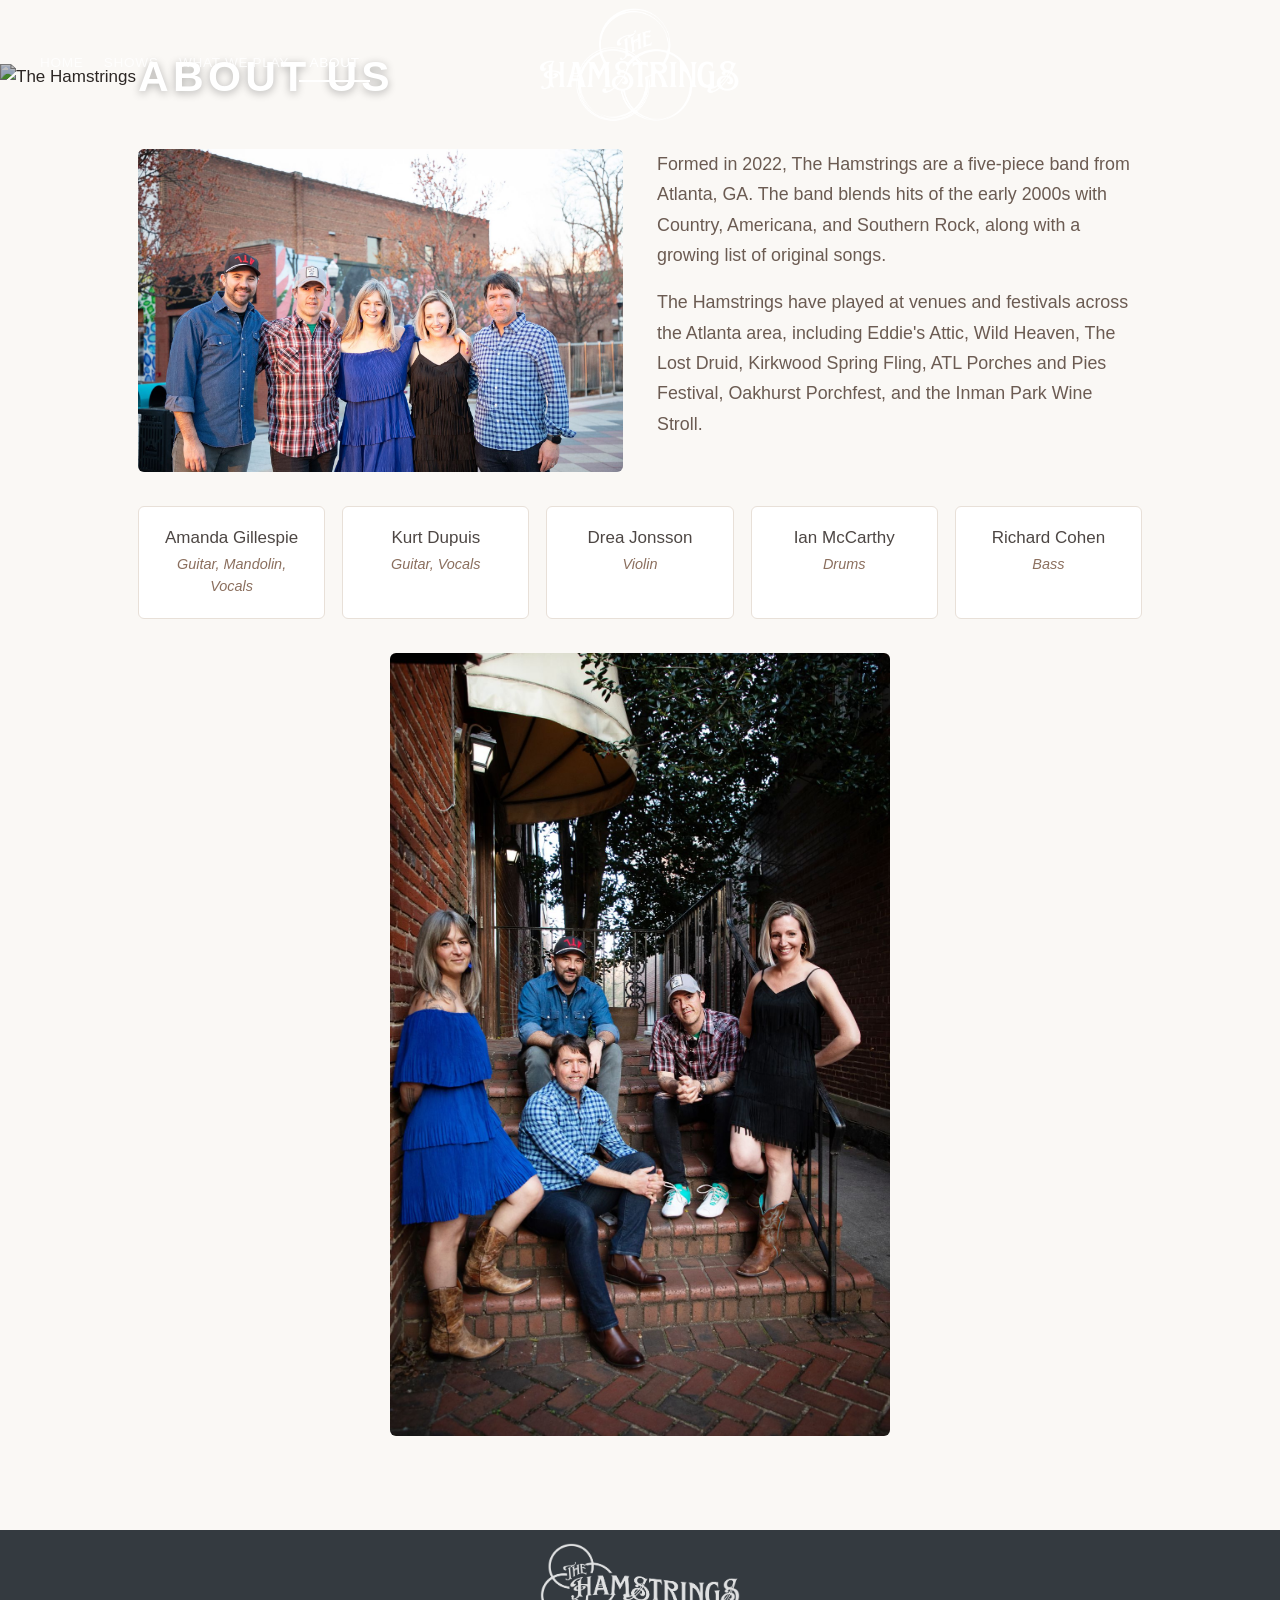
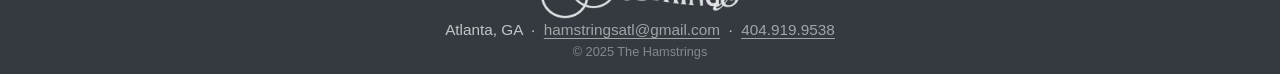
==== docs/about.html @ c0c7f2be "add About Us page with band bio and photos" ====
<!DOCTYPE html>
<html xmlns="http://www.w3.org/1999/xhtml" lang="en" xml:lang="en"><head>

<meta charset="utf-8">
<meta name="generator" content="quarto-1.4.553">

<meta name="viewport" content="width=device-width, initial-scale=1.0, user-scalable=yes">


<title>About — The Hamstrings</title>
<style>
code{white-space: pre-wrap;}
span.smallcaps{font-variant: small-caps;}
div.columns{display: flex; gap: min(4vw, 1.5em);}
div.column{flex: auto; overflow-x: auto;}
div.hanging-indent{margin-left: 1.5em; text-indent: -1.5em;}
ul.task-list{list-style: none;}
ul.task-list li input[type="checkbox"] {
  width: 0.8em;
  margin: 0 0.8em 0.2em -1em; /* quarto-specific, see https://github.com/quarto-dev/quarto-cli/issues/4556 */ 
  vertical-align: middle;
}
</style>


<script src="site_libs/quarto-nav/quarto-nav.js"></script>
<script src="site_libs/quarto-nav/headroom.min.js"></script>
<script src="site_libs/clipboard/clipboard.min.js"></script>
<script src="site_libs/quarto-search/autocomplete.umd.js"></script>
<script src="site_libs/quarto-search/fuse.min.js"></script>
<script src="site_libs/quarto-search/quarto-search.js"></script>
<meta name="quarto:offset" content="./">
<link href="./images/logo-dark.png" rel="icon" type="image/png">
<script src="site_libs/quarto-html/quarto.js"></script>
<script src="site_libs/quarto-html/popper.min.js"></script>
<script src="site_libs/quarto-html/tippy.umd.min.js"></script>
<link href="site_libs/quarto-html/tippy.css" rel="stylesheet">
<link href="site_libs/quarto-html/quarto-syntax-highlighting.css" rel="stylesheet" id="quarto-text-highlighting-styles">
<script src="site_libs/bootstrap/bootstrap.min.js"></script>
<link href="site_libs/bootstrap/bootstrap-icons.css" rel="stylesheet">
<link href="site_libs/bootstrap/bootstrap.min.css" rel="stylesheet" id="quarto-bootstrap" data-mode="light">
<script id="quarto-search-options" type="application/json">{
  "location": "navbar",
  "copy-button": false,
  "collapse-after": 3,
  "panel-placement": "end",
  "type": "overlay",
  "limit": 50,
  "keyboard-shortcut": [
    "f",
    "/",
    "s"
  ],
  "show-item-context": false,
  "language": {
    "search-no-results-text": "No results",
    "search-matching-documents-text": "matching documents",
    "search-copy-link-title": "Copy link to search",
    "search-hide-matches-text": "Hide additional matches",
    "search-more-match-text": "more match in this document",
    "search-more-matches-text": "more matches in this document",
    "search-clear-button-title": "Clear",
    "search-text-placeholder": "",
    "search-detached-cancel-button-title": "Cancel",
    "search-submit-button-title": "Submit",
    "search-label": "Search"
  }
}</script>


</head>

<body class="nav-fixed fullcontent">

<div id="quarto-search-results"></div>
  <header id="quarto-header" class="headroom fixed-top">
    <nav class="navbar navbar-expand-lg " data-bs-theme="dark">
      <div class="navbar-container container-fluid">
      <div class="navbar-brand-container mx-auto">
    <a href="./index.html" class="navbar-brand navbar-brand-logo">
    <img src="./images/logo-white.png" alt="The Hamstrings" class="navbar-logo">
    </a>
  </div>
            <div id="quarto-search" class="" title="Search"></div>
          <button class="navbar-toggler" type="button" data-bs-toggle="collapse" data-bs-target="#navbarCollapse" aria-controls="navbarCollapse" aria-expanded="false" aria-label="Toggle navigation" onclick="if (window.quartoToggleHeadroom) { window.quartoToggleHeadroom(); }">
  <span class="navbar-toggler-icon"></span>
</button>
          <div class="collapse navbar-collapse" id="navbarCollapse">
            <ul class="navbar-nav navbar-nav-scroll me-auto">
  <li class="nav-item">
    <a class="nav-link" href="./index.html"> 
<span class="menu-text">Home</span></a>
  </li>  
  <li class="nav-item">
    <a class="nav-link" href="./shows.html"> 
<span class="menu-text">Shows</span></a>
  </li>  
  <li class="nav-item">
    <a class="nav-link" href="./our-sound.html"> 
<span class="menu-text">What We Play</span></a>
  </li>  
  <li class="nav-item">
    <a class="nav-link active" href="./about.html" aria-current="page"> 
<span class="menu-text">About</span></a>
  </li>  
</ul>
            <ul class="navbar-nav navbar-nav-scroll ms-auto">
  <li class="nav-item compact">
    <a class="nav-link" href="https://www.instagram.com/thehamstringsatl"> <i class="bi bi-instagram" role="img" aria-label="Instagram">
</i> 
<span class="menu-text"></span></a>
  </li>  
  <li class="nav-item compact">
    <a class="nav-link" href="https://www.youtube.com/@thehamstringsatl"> <i class="bi bi-youtube" role="img" aria-label="YouTube">
</i> 
<span class="menu-text"></span></a>
  </li>  
  <li class="nav-item compact">
    <a class="nav-link" href="https://www.facebook.com/thehamstringsatl"> <i class="bi bi-facebook" role="img" aria-label="Facebook">
</i> 
<span class="menu-text"></span></a>
  </li>  
  <li class="nav-item compact">
    <a class="nav-link" href="https://www.twitter.com/hamstringsatl"> <i class="bi bi-twitter-x" role="img" aria-label="Twitter">
</i> 
<span class="menu-text"></span></a>
  </li>  
  <li class="nav-item compact">
    <a class="nav-link" href="mailto:hamstringsatl@gmail.com"> <i class="bi bi-envelope-fill" role="img" aria-label="Email">
</i> 
<span class="menu-text"></span></a>
  </li>  
</ul>
          </div> <!-- /navcollapse -->
          <div class="quarto-navbar-tools">
</div>
      </div> <!-- /container-fluid -->
    </nav>
</header>
<!-- content -->
<div id="quarto-content" class="quarto-container page-columns page-rows-contents page-layout-article page-navbar">
<!-- sidebar -->
<!-- margin-sidebar -->
    
<!-- main -->
<main class="content" id="quarto-document-content">




<div class="page-banner">
  <img src="images/hero-mural.jpg" class="page-banner-bg" alt="The Hamstrings">
</div>
<div class="section-header-overlap about-overlap">
  <h2>About Us</h2>
</div>
<div class="about-section">

  <div class="about-content">
    <div class="about-photo">
      <img src="images/band-photo-1.jpg" alt="The Hamstrings">
    </div>
    <div class="about-text">
      <p>Formed in 2022, The Hamstrings are a five-piece band from Atlanta, GA. The band blends hits of the early 2000s with Country, Americana, and Southern Rock, along with a growing list of original songs.</p>
      <p>The Hamstrings have played at venues and festivals across the Atlanta area, including Eddie's Attic, Wild Heaven, The Lost Druid, Kirkwood Spring Fling, ATL Porches and Pies Festival, Oakhurst Porchfest, and the Inman Park Wine Stroll.</p>
    </div>
  </div>

  <div class="members-grid">
    <div class="member-card">
      <h4>Amanda Gillespie</h4>
      <p>Guitar, Mandolin, Vocals</p>
    </div>
    <div class="member-card">
      <h4>Kurt Dupuis</h4>
      <p>Guitar, Vocals</p>
    </div>
    <div class="member-card">
      <h4>Drea Jonsson</h4>
      <p>Violin</p>
    </div>
    <div class="member-card">
      <h4>Ian McCarthy</h4>
      <p>Drums</p>
    </div>
    <div class="member-card">
      <h4>Richard Cohen</h4>
      <p>Bass</p>
    </div>
  </div>

  <div class="about-photo-secondary">
    <img src="images/band-photo-3.jpg" alt="The Hamstrings on the steps">
  </div>

</div>



</main> <!-- /main -->
<script>
document.addEventListener('DOMContentLoaded', function() {
  var navbar = document.querySelector('.navbar');
  window.addEventListener('scroll', function() {
    if (window.scrollY > 100) {
      navbar.classList.add('scrolled');
    } else {
      navbar.classList.remove('scrolled');
    }
  });
});
</script>
<script id="quarto-html-after-body" type="application/javascript">
window.document.addEventListener("DOMContentLoaded", function (event) {
  const toggleBodyColorMode = (bsSheetEl) => {
    const mode = bsSheetEl.getAttribute("data-mode");
    const bodyEl = window.document.querySelector("body");
    if (mode === "dark") {
      bodyEl.classList.add("quarto-dark");
      bodyEl.classList.remove("quarto-light");
    } else {
      bodyEl.classList.add("quarto-light");
      bodyEl.classList.remove("quarto-dark");
    }
  }
  const toggleBodyColorPrimary = () => {
    const bsSheetEl = window.document.querySelector("link#quarto-bootstrap");
    if (bsSheetEl) {
      toggleBodyColorMode(bsSheetEl);
    }
  }
  toggleBodyColorPrimary();  
  const isCodeAnnotation = (el) => {
    for (const clz of el.classList) {
      if (clz.startsWith('code-annotation-')) {                     
        return true;
      }
    }
    return false;
  }
  const clipboard = new window.ClipboardJS('.code-copy-button', {
    text: function(trigger) {
      const codeEl = trigger.previousElementSibling.cloneNode(true);
      for (const childEl of codeEl.children) {
        if (isCodeAnnotation(childEl)) {
          childEl.remove();
        }
      }
      return codeEl.innerText;
    }
  });
  clipboard.on('success', function(e) {
    // button target
    const button = e.trigger;
    // don't keep focus
    button.blur();
    // flash "checked"
    button.classList.add('code-copy-button-checked');
    var currentTitle = button.getAttribute("title");
    button.setAttribute("title", "Copied!");
    let tooltip;
    if (window.bootstrap) {
      button.setAttribute("data-bs-toggle", "tooltip");
      button.setAttribute("data-bs-placement", "left");
      button.setAttribute("data-bs-title", "Copied!");
      tooltip = new bootstrap.Tooltip(button, 
        { trigger: "manual", 
          customClass: "code-copy-button-tooltip",
          offset: [0, -8]});
      tooltip.show();    
    }
    setTimeout(function() {
      if (tooltip) {
        tooltip.hide();
        button.removeAttribute("data-bs-title");
        button.removeAttribute("data-bs-toggle");
        button.removeAttribute("data-bs-placement");
      }
      button.setAttribute("title", currentTitle);
      button.classList.remove('code-copy-button-checked');
    }, 1000);
    // clear code selection
    e.clearSelection();
  });
    var localhostRegex = new RegExp(/^(?:http|https):\/\/localhost\:?[0-9]*\//);
    var mailtoRegex = new RegExp(/^mailto:/);
      var filterRegex = new RegExp("https:\/\/www\.thehamstringsatl\.com");
    var isInternal = (href) => {
        return filterRegex.test(href) || localhostRegex.test(href) || mailtoRegex.test(href);
    }
    // Inspect non-navigation links and adorn them if external
 	var links = window.document.querySelectorAll('a[href]:not(.nav-link):not(.navbar-brand):not(.toc-action):not(.sidebar-link):not(.sidebar-item-toggle):not(.pagination-link):not(.no-external):not([aria-hidden]):not(.dropdown-item):not(.quarto-navigation-tool)');
    for (var i=0; i<links.length; i++) {
      const link = links[i];
      if (!isInternal(link.href)) {
        // undo the damage that might have been done by quarto-nav.js in the case of
        // links that we want to consider external
        if (link.dataset.originalHref !== undefined) {
          link.href = link.dataset.originalHref;
        }
      }
    }
  function tippyHover(el, contentFn, onTriggerFn, onUntriggerFn) {
    const config = {
      allowHTML: true,
      maxWidth: 500,
      delay: 100,
      arrow: false,
      appendTo: function(el) {
          return el.parentElement;
      },
      interactive: true,
      interactiveBorder: 10,
      theme: 'quarto',
      placement: 'bottom-start',
    };
    if (contentFn) {
      config.content = contentFn;
    }
    if (onTriggerFn) {
      config.onTrigger = onTriggerFn;
    }
    if (onUntriggerFn) {
      config.onUntrigger = onUntriggerFn;
    }
    window.tippy(el, config); 
  }
  const noterefs = window.document.querySelectorAll('a[role="doc-noteref"]');
  for (var i=0; i<noterefs.length; i++) {
    const ref = noterefs[i];
    tippyHover(ref, function() {
      // use id or data attribute instead here
      let href = ref.getAttribute('data-footnote-href') || ref.getAttribute('href');
      try { href = new URL(href).hash; } catch {}
      const id = href.replace(/^#\/?/, "");
      const note = window.document.getElementById(id);
      if (note) {
        return note.innerHTML;
      } else {
        return "";
      }
    });
  }
  const xrefs = window.document.querySelectorAll('a.quarto-xref');
  const processXRef = (id, note) => {
    // Strip column container classes
    const stripColumnClz = (el) => {
      el.classList.remove("page-full", "page-columns");
      if (el.children) {
        for (const child of el.children) {
          stripColumnClz(child);
        }
      }
    }
    stripColumnClz(note)
    if (id === null || id.startsWith('sec-')) {
      // Special case sections, only their first couple elements
      const container = document.createElement("div");
      if (note.children && note.children.length > 2) {
        container.appendChild(note.children[0].cloneNode(true));
        for (let i = 1; i < note.children.length; i++) {
          const child = note.children[i];
          if (child.tagName === "P" && child.innerText === "") {
            continue;
          } else {
            container.appendChild(child.cloneNode(true));
            break;
          }
        }
        if (window.Quarto?.typesetMath) {
          window.Quarto.typesetMath(container);
        }
        return container.innerHTML
      } else {
        if (window.Quarto?.typesetMath) {
          window.Quarto.typesetMath(note);
        }
        return note.innerHTML;
      }
    } else {
      // Remove any anchor links if they are present
      const anchorLink = note.querySelector('a.anchorjs-link');
      if (anchorLink) {
        anchorLink.remove();
      }
      if (window.Quarto?.typesetMath) {
        window.Quarto.typesetMath(note);
      }
      // TODO in 1.5, we should make sure this works without a callout special case
      if (note.classList.contains("callout")) {
        return note.outerHTML;
      } else {
        return note.innerHTML;
      }
    }
  }
  for (var i=0; i<xrefs.length; i++) {
    const xref = xrefs[i];
    tippyHover(xref, undefined, function(instance) {
      instance.disable();
      let url = xref.getAttribute('href');
      let hash = undefined; 
      if (url.startsWith('#')) {
        hash = url;
      } else {
        try { hash = new URL(url).hash; } catch {}
      }
      if (hash) {
        const id = hash.replace(/^#\/?/, "");
        const note = window.document.getElementById(id);
        if (note !== null) {
          try {
            const html = processXRef(id, note.cloneNode(true));
            instance.setContent(html);
          } finally {
            instance.enable();
            instance.show();
          }
        } else {
          // See if we can fetch this
          fetch(url.split('#')[0])
          .then(res => res.text())
          .then(html => {
            const parser = new DOMParser();
            const htmlDoc = parser.parseFromString(html, "text/html");
            const note = htmlDoc.getElementById(id);
            if (note !== null) {
              const html = processXRef(id, note);
              instance.setContent(html);
            } 
          }).finally(() => {
            instance.enable();
            instance.show();
          });
        }
      } else {
        // See if we can fetch a full url (with no hash to target)
        // This is a special case and we should probably do some content thinning / targeting
        fetch(url)
        .then(res => res.text())
        .then(html => {
          const parser = new DOMParser();
          const htmlDoc = parser.parseFromString(html, "text/html");
          const note = htmlDoc.querySelector('main.content');
          if (note !== null) {
            // This should only happen for chapter cross references
            // (since there is no id in the URL)
            // remove the first header
            if (note.children.length > 0 && note.children[0].tagName === "HEADER") {
              note.children[0].remove();
            }
            const html = processXRef(null, note);
            instance.setContent(html);
          } 
        }).finally(() => {
          instance.enable();
          instance.show();
        });
      }
    }, function(instance) {
    });
  }
      let selectedAnnoteEl;
      const selectorForAnnotation = ( cell, annotation) => {
        let cellAttr = 'data-code-cell="' + cell + '"';
        let lineAttr = 'data-code-annotation="' +  annotation + '"';
        const selector = 'span[' + cellAttr + '][' + lineAttr + ']';
        return selector;
      }
      const selectCodeLines = (annoteEl) => {
        const doc = window.document;
        const targetCell = annoteEl.getAttribute("data-target-cell");
        const targetAnnotation = annoteEl.getAttribute("data-target-annotation");
        const annoteSpan = window.document.querySelector(selectorForAnnotation(targetCell, targetAnnotation));
        const lines = annoteSpan.getAttribute("data-code-lines").split(",");
        const lineIds = lines.map((line) => {
          return targetCell + "-" + line;
        })
        let top = null;
        let height = null;
        let parent = null;
        if (lineIds.length > 0) {
            //compute the position of the single el (top and bottom and make a div)
            const el = window.document.getElementById(lineIds[0]);
            top = el.offsetTop;
            height = el.offsetHeight;
            parent = el.parentElement.parentElement;
          if (lineIds.length > 1) {
            const lastEl = window.document.getElementById(lineIds[lineIds.length - 1]);
            const bottom = lastEl.offsetTop + lastEl.offsetHeight;
            height = bottom - top;
          }
          if (top !== null && height !== null && parent !== null) {
            // cook up a div (if necessary) and position it 
            let div = window.document.getElementById("code-annotation-line-highlight");
            if (div === null) {
              div = window.document.createElement("div");
              div.setAttribute("id", "code-annotation-line-highlight");
              div.style.position = 'absolute';
              parent.appendChild(div);
            }
            div.style.top = top - 2 + "px";
            div.style.height = height + 4 + "px";
            div.style.left = 0;
            let gutterDiv = window.document.getElementById("code-annotation-line-highlight-gutter");
            if (gutterDiv === null) {
              gutterDiv = window.document.createElement("div");
              gutterDiv.setAttribute("id", "code-annotation-line-highlight-gutter");
              gutterDiv.style.position = 'absolute';
              const codeCell = window.document.getElementById(targetCell);
              const gutter = codeCell.querySelector('.code-annotation-gutter');
              gutter.appendChild(gutterDiv);
            }
            gutterDiv.style.top = top - 2 + "px";
            gutterDiv.style.height = height + 4 + "px";
          }
          selectedAnnoteEl = annoteEl;
        }
      };
      const unselectCodeLines = () => {
        const elementsIds = ["code-annotation-line-highlight", "code-annotation-line-highlight-gutter"];
        elementsIds.forEach((elId) => {
          const div = window.document.getElementById(elId);
          if (div) {
            div.remove();
          }
        });
        selectedAnnoteEl = undefined;
      };
        // Handle positioning of the toggle
    window.addEventListener(
      "resize",
      throttle(() => {
        elRect = undefined;
        if (selectedAnnoteEl) {
          selectCodeLines(selectedAnnoteEl);
        }
      }, 10)
    );
    function throttle(fn, ms) {
    let throttle = false;
    let timer;
      return (...args) => {
        if(!throttle) { // first call gets through
            fn.apply(this, args);
            throttle = true;
        } else { // all the others get throttled
            if(timer) clearTimeout(timer); // cancel #2
            timer = setTimeout(() => {
              fn.apply(this, args);
              timer = throttle = false;
            }, ms);
        }
      };
    }
      // Attach click handler to the DT
      const annoteDls = window.document.querySelectorAll('dt[data-target-cell]');
      for (const annoteDlNode of annoteDls) {
        annoteDlNode.addEventListener('click', (event) => {
          const clickedEl = event.target;
          if (clickedEl !== selectedAnnoteEl) {
            unselectCodeLines();
            const activeEl = window.document.querySelector('dt[data-target-cell].code-annotation-active');
            if (activeEl) {
              activeEl.classList.remove('code-annotation-active');
            }
            selectCodeLines(clickedEl);
            clickedEl.classList.add('code-annotation-active');
          } else {
            // Unselect the line
            unselectCodeLines();
            clickedEl.classList.remove('code-annotation-active');
          }
        });
      }
  const findCites = (el) => {
    const parentEl = el.parentElement;
    if (parentEl) {
      const cites = parentEl.dataset.cites;
      if (cites) {
        return {
          el,
          cites: cites.split(' ')
        };
      } else {
        return findCites(el.parentElement)
      }
    } else {
      return undefined;
    }
  };
  var bibliorefs = window.document.querySelectorAll('a[role="doc-biblioref"]');
  for (var i=0; i<bibliorefs.length; i++) {
    const ref = bibliorefs[i];
    const citeInfo = findCites(ref);
    if (citeInfo) {
      tippyHover(citeInfo.el, function() {
        var popup = window.document.createElement('div');
        citeInfo.cites.forEach(function(cite) {
          var citeDiv = window.document.createElement('div');
          citeDiv.classList.add('hanging-indent');
          citeDiv.classList.add('csl-entry');
          var biblioDiv = window.document.getElementById('ref-' + cite);
          if (biblioDiv) {
            citeDiv.innerHTML = biblioDiv.innerHTML;
          }
          popup.appendChild(citeDiv);
        });
        return popup.innerHTML;
      });
    }
  }
});
</script>
</div> <!-- /content -->
<footer class="footer">
  <div class="nav-footer">
    <div class="nav-footer-left">
      &nbsp;
    </div>   
    <div class="nav-footer-center">
<div class="footer-content">
<img src="images/logo-nav.png" class="footer-logo" alt="The Hamstrings">
<div class="footer-text">
Atlanta, GA &nbsp;·&nbsp; <a href="mailto:hamstringsatl@gmail.com">hamstringsatl@gmail.com</a> &nbsp;·&nbsp; <a href="tel:4049199538">404.919.9538</a>
</div>
<div class="footer-copyright">
© 2025 The Hamstrings
</div>
</div>
</div>
    <div class="nav-footer-right">
      &nbsp;
    </div>
  </div>
</footer>




</body></html>
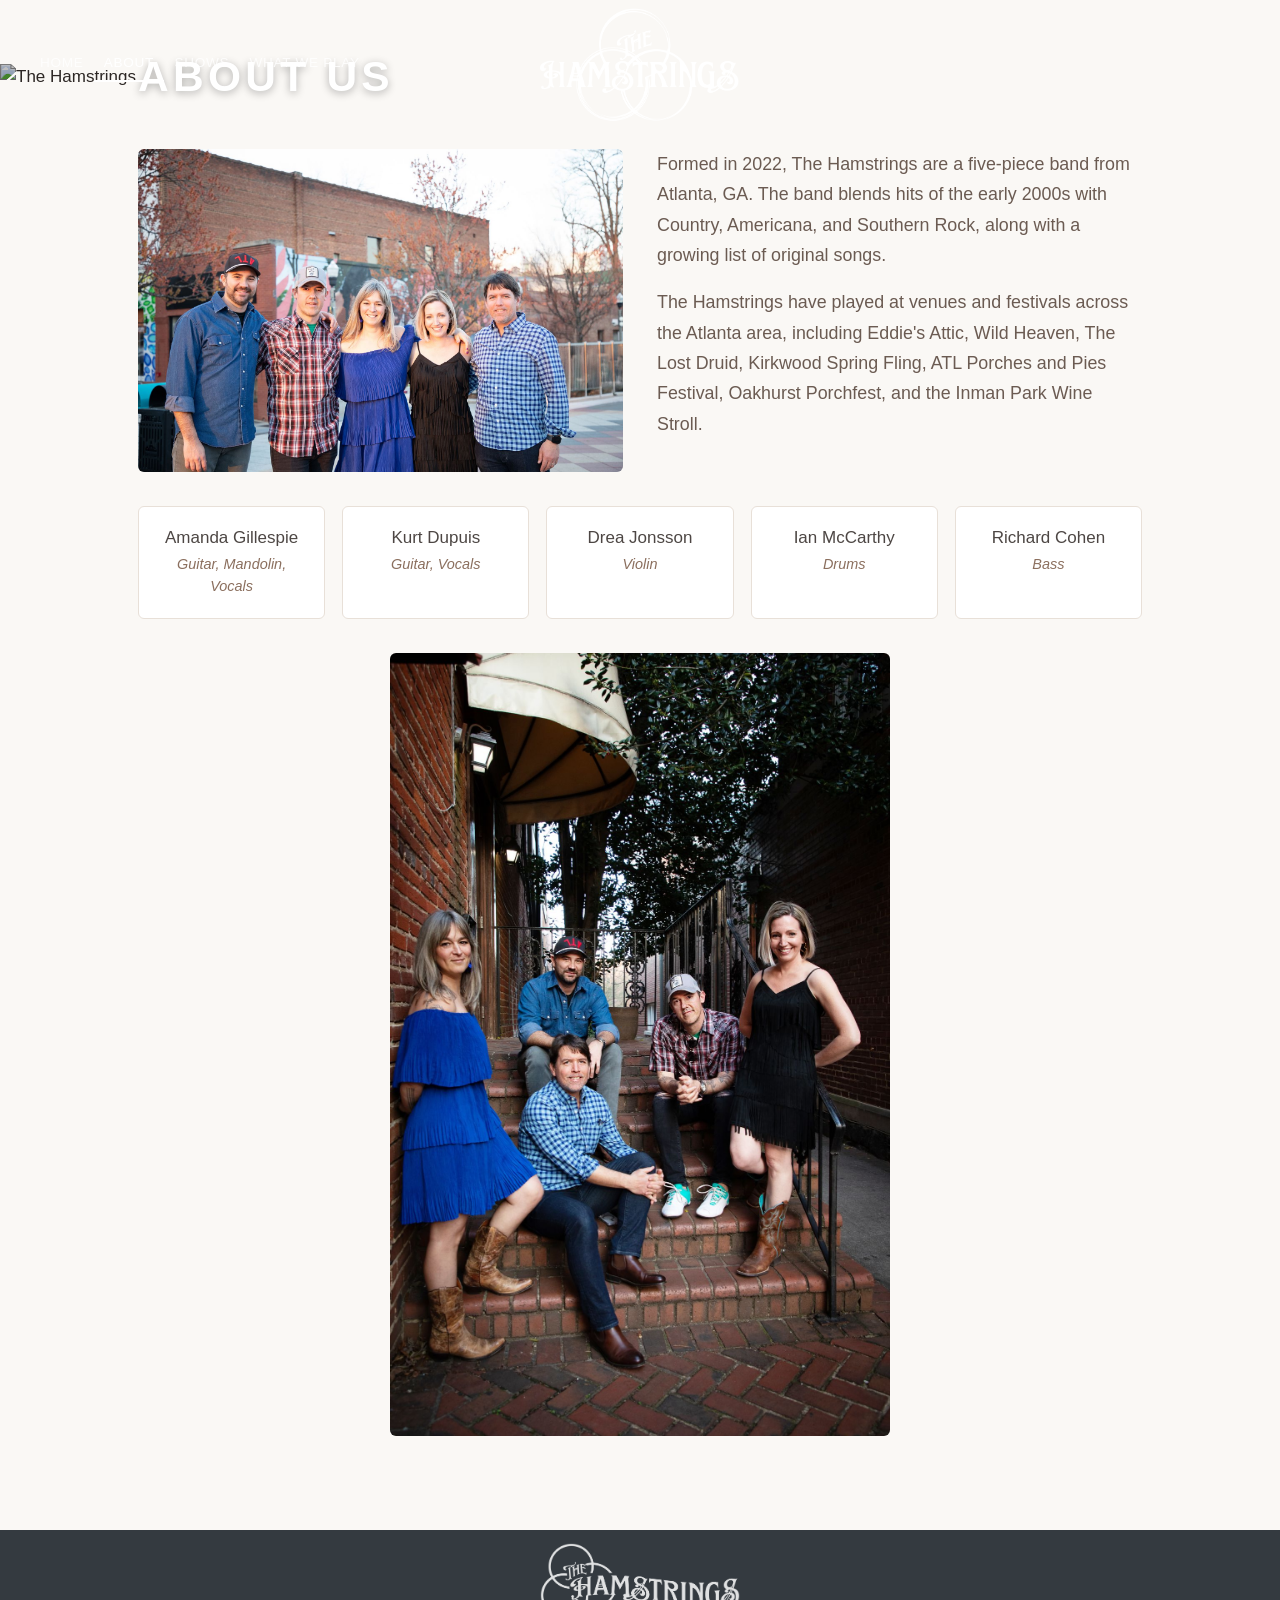
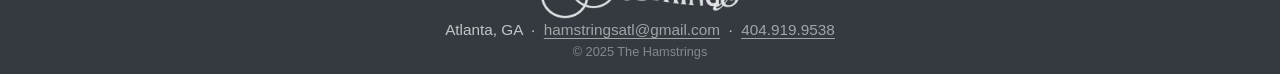
==== commit 08ca2abb: "move About to second in nav bar" ====
--- a/docs/about.html
+++ b/docs/about.html
@@ -92,16 +92,16 @@
 <span class="menu-text">Home</span></a>
   </li>  
   <li class="nav-item">
+    <a class="nav-link active" href="./about.html" aria-current="page"> 
+<span class="menu-text">About</span></a>
+  </li>  
+  <li class="nav-item">
     <a class="nav-link" href="./shows.html"> 
 <span class="menu-text">Shows</span></a>
   </li>  
   <li class="nav-item">
     <a class="nav-link" href="./our-sound.html"> 
 <span class="menu-text">What We Play</span></a>
-  </li>  
-  <li class="nav-item">
-    <a class="nav-link active" href="./about.html" aria-current="page"> 
-<span class="menu-text">About</span></a>
   </li>  
 </ul>
             <ul class="navbar-nav navbar-nav-scroll ms-auto">
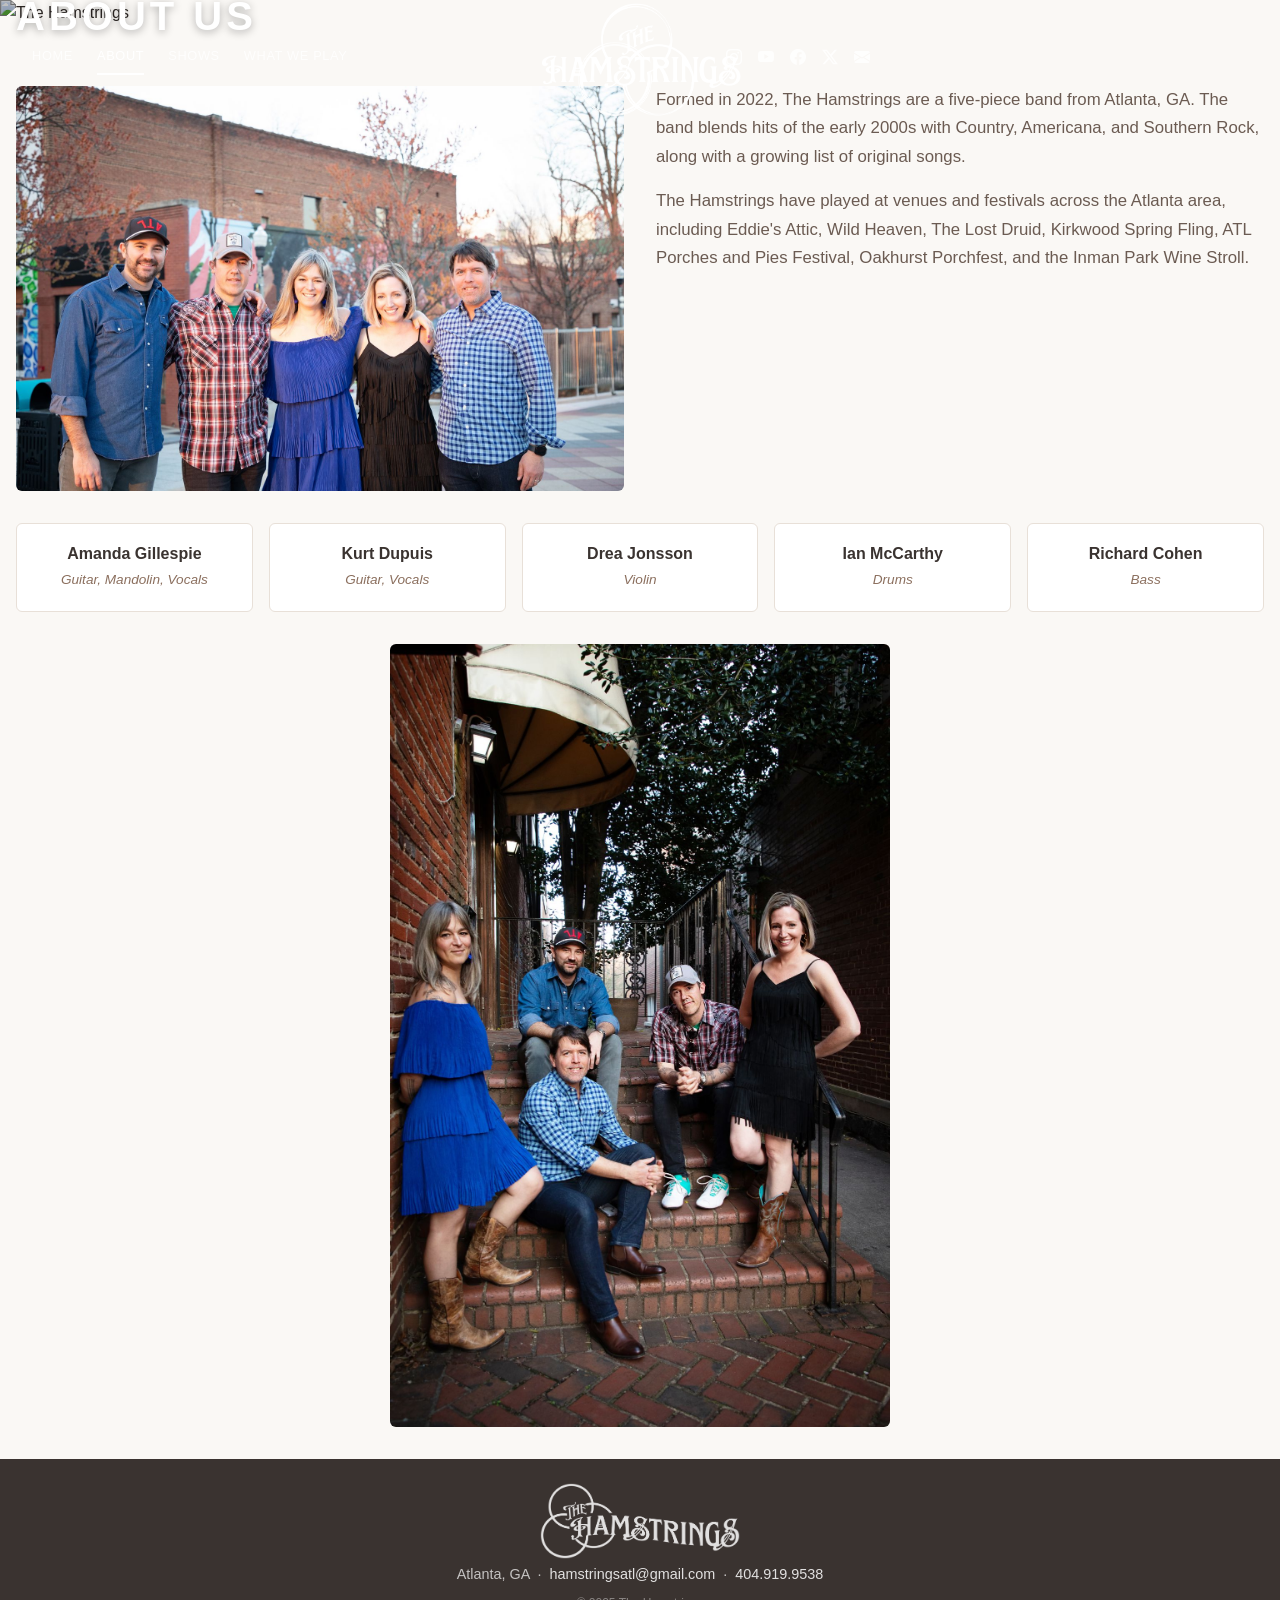
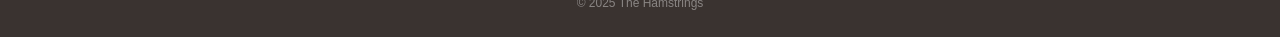
==== commit 08108450: "rebuild site as plain HTML/CSS, drop Quarto" ====
--- a/docs/about.html
+++ b/docs/about.html
@@ -1,641 +1,99 @@
 <!DOCTYPE html>
-<html xmlns="http://www.w3.org/1999/xhtml" lang="en" xml:lang="en"><head>
+<html lang="en">
+<head>
+  <meta charset="UTF-8">
+  <meta name="viewport" content="width=device-width, initial-scale=1.0">
+  <title>About — The Hamstrings</title>
+  <meta name="description" content="The Hamstrings — Atlanta's cover band. Live music for your next event.">
+  <link rel="icon" href="images/logo-dark.png">
+  <link rel="stylesheet" href="https://cdn.jsdelivr.net/npm/bootstrap-icons@1.11.3/font/bootstrap-icons.min.css">
+  <link rel="stylesheet" href="css/style.css">
+</head>
+<body>
 
-<meta charset="utf-8">
-<meta name="generator" content="quarto-1.4.553">
+  <nav class="navbar">
+    <div class="nav-links">
+      <a href="index.html">Home</a>
+      <a href="about.html" class="active">About</a>
+      <a href="shows.html">Shows</a>
+      <a href="our-sound.html">What We Play</a>
+    </div>
+    <a href="index.html" class="navbar-brand">
+      <img src="images/logo-white.png" alt="The Hamstrings">
+    </a>
+    <div class="nav-socials">
+      <a href="https://www.instagram.com/thehamstringsatl" aria-label="Instagram"><i class="bi bi-instagram"></i></a>
+      <a href="https://www.youtube.com/@thehamstringsatl" aria-label="YouTube"><i class="bi bi-youtube"></i></a>
+      <a href="https://www.facebook.com/thehamstringsatl" aria-label="Facebook"><i class="bi bi-facebook"></i></a>
+      <a href="https://www.twitter.com/hamstringsatl" aria-label="Twitter"><i class="bi bi-twitter-x"></i></a>
+      <a href="mailto:hamstringsatl@gmail.com" aria-label="Email"><i class="bi bi-envelope-fill"></i></a>
+    </div>
+    <button class="nav-toggle" aria-label="Menu"><span></span><span></span><span></span></button>
+    <div class="nav-spacer"></div>
+  </nav>
 
-<meta name="viewport" content="width=device-width, initial-scale=1.0, user-scalable=yes">
+  <div class="page-banner">
+    <img src="images/hero-mural.jpg" class="page-banner-bg" alt="The Hamstrings">
+  </div>
 
+  <div class="section-header-overlap">
+    <h2>About Us</h2>
+  </div>
 
-<title>About — The Hamstrings</title>
-<style>
-code{white-space: pre-wrap;}
-span.smallcaps{font-variant: small-caps;}
-div.columns{display: flex; gap: min(4vw, 1.5em);}
-div.column{flex: auto; overflow-x: auto;}
-div.hanging-indent{margin-left: 1.5em; text-indent: -1.5em;}
-ul.task-list{list-style: none;}
-ul.task-list li input[type="checkbox"] {
-  width: 0.8em;
-  margin: 0 0.8em 0.2em -1em; /* quarto-specific, see https://github.com/quarto-dev/quarto-cli/issues/4556 */ 
-  vertical-align: middle;
-}
-</style>
+  <div class="about-section">
+    <div class="about-content">
+      <div class="about-photo">
+        <img src="images/band-photo-1.jpg" alt="The Hamstrings">
+      </div>
+      <div class="about-text">
+        <p>Formed in 2022, The Hamstrings are a five-piece band from Atlanta, GA. The band blends hits of the early 2000s with Country, Americana, and Southern Rock, along with a growing list of original songs.</p>
+        <p>The Hamstrings have played at venues and festivals across the Atlanta area, including Eddie's Attic, Wild Heaven, The Lost Druid, Kirkwood Spring Fling, ATL Porches and Pies Festival, Oakhurst Porchfest, and the Inman Park Wine Stroll.</p>
+      </div>
+    </div>
 
+    <div class="members-grid">
+      <div class="member-card">
+        <h4>Amanda Gillespie</h4>
+        <p>Guitar, Mandolin, Vocals</p>
+      </div>
+      <div class="member-card">
+        <h4>Kurt Dupuis</h4>
+        <p>Guitar, Vocals</p>
+      </div>
+      <div class="member-card">
+        <h4>Drea Jonsson</h4>
+        <p>Violin</p>
+      </div>
+      <div class="member-card">
+        <h4>Ian McCarthy</h4>
+        <p>Drums</p>
+      </div>
+      <div class="member-card">
+        <h4>Richard Cohen</h4>
+        <p>Bass</p>
+      </div>
+    </div>
 
-<script src="site_libs/quarto-nav/quarto-nav.js"></script>
-<script src="site_libs/quarto-nav/headroom.min.js"></script>
-<script src="site_libs/clipboard/clipboard.min.js"></script>
-<script src="site_libs/quarto-search/autocomplete.umd.js"></script>
-<script src="site_libs/quarto-search/fuse.min.js"></script>
-<script src="site_libs/quarto-search/quarto-search.js"></script>
-<meta name="quarto:offset" content="./">
-<link href="./images/logo-dark.png" rel="icon" type="image/png">
-<script src="site_libs/quarto-html/quarto.js"></script>
-<script src="site_libs/quarto-html/popper.min.js"></script>
-<script src="site_libs/quarto-html/tippy.umd.min.js"></script>
-<link href="site_libs/quarto-html/tippy.css" rel="stylesheet">
-<link href="site_libs/quarto-html/quarto-syntax-highlighting.css" rel="stylesheet" id="quarto-text-highlighting-styles">
-<script src="site_libs/bootstrap/bootstrap.min.js"></script>
-<link href="site_libs/bootstrap/bootstrap-icons.css" rel="stylesheet">
-<link href="site_libs/bootstrap/bootstrap.min.css" rel="stylesheet" id="quarto-bootstrap" data-mode="light">
-<script id="quarto-search-options" type="application/json">{
-  "location": "navbar",
-  "copy-button": false,
-  "collapse-after": 3,
-  "panel-placement": "end",
-  "type": "overlay",
-  "limit": 50,
-  "keyboard-shortcut": [
-    "f",
-    "/",
-    "s"
-  ],
-  "show-item-context": false,
-  "language": {
-    "search-no-results-text": "No results",
-    "search-matching-documents-text": "matching documents",
-    "search-copy-link-title": "Copy link to search",
-    "search-hide-matches-text": "Hide additional matches",
-    "search-more-match-text": "more match in this document",
-    "search-more-matches-text": "more matches in this document",
-    "search-clear-button-title": "Clear",
-    "search-text-placeholder": "",
-    "search-detached-cancel-button-title": "Cancel",
-    "search-submit-button-title": "Submit",
-    "search-label": "Search"
-  }
-}</script>
-
-
-</head>
-
-<body class="nav-fixed fullcontent">
-
-<div id="quarto-search-results"></div>
-  <header id="quarto-header" class="headroom fixed-top">
-    <nav class="navbar navbar-expand-lg " data-bs-theme="dark">
-      <div class="navbar-container container-fluid">
-      <div class="navbar-brand-container mx-auto">
-    <a href="./index.html" class="navbar-brand navbar-brand-logo">
-    <img src="./images/logo-white.png" alt="The Hamstrings" class="navbar-logo">
-    </a>
-  </div>
-            <div id="quarto-search" class="" title="Search"></div>
-          <button class="navbar-toggler" type="button" data-bs-toggle="collapse" data-bs-target="#navbarCollapse" aria-controls="navbarCollapse" aria-expanded="false" aria-label="Toggle navigation" onclick="if (window.quartoToggleHeadroom) { window.quartoToggleHeadroom(); }">
-  <span class="navbar-toggler-icon"></span>
-</button>
-          <div class="collapse navbar-collapse" id="navbarCollapse">
-            <ul class="navbar-nav navbar-nav-scroll me-auto">
-  <li class="nav-item">
-    <a class="nav-link" href="./index.html"> 
-<span class="menu-text">Home</span></a>
-  </li>  
-  <li class="nav-item">
-    <a class="nav-link active" href="./about.html" aria-current="page"> 
-<span class="menu-text">About</span></a>
-  </li>  
-  <li class="nav-item">
-    <a class="nav-link" href="./shows.html"> 
-<span class="menu-text">Shows</span></a>
-  </li>  
-  <li class="nav-item">
-    <a class="nav-link" href="./our-sound.html"> 
-<span class="menu-text">What We Play</span></a>
-  </li>  
-</ul>
-            <ul class="navbar-nav navbar-nav-scroll ms-auto">
-  <li class="nav-item compact">
-    <a class="nav-link" href="https://www.instagram.com/thehamstringsatl"> <i class="bi bi-instagram" role="img" aria-label="Instagram">
-</i> 
-<span class="menu-text"></span></a>
-  </li>  
-  <li class="nav-item compact">
-    <a class="nav-link" href="https://www.youtube.com/@thehamstringsatl"> <i class="bi bi-youtube" role="img" aria-label="YouTube">
-</i> 
-<span class="menu-text"></span></a>
-  </li>  
-  <li class="nav-item compact">
-    <a class="nav-link" href="https://www.facebook.com/thehamstringsatl"> <i class="bi bi-facebook" role="img" aria-label="Facebook">
-</i> 
-<span class="menu-text"></span></a>
-  </li>  
-  <li class="nav-item compact">
-    <a class="nav-link" href="https://www.twitter.com/hamstringsatl"> <i class="bi bi-twitter-x" role="img" aria-label="Twitter">
-</i> 
-<span class="menu-text"></span></a>
-  </li>  
-  <li class="nav-item compact">
-    <a class="nav-link" href="mailto:hamstringsatl@gmail.com"> <i class="bi bi-envelope-fill" role="img" aria-label="Email">
-</i> 
-<span class="menu-text"></span></a>
-  </li>  
-</ul>
-          </div> <!-- /navcollapse -->
-          <div class="quarto-navbar-tools">
-</div>
-      </div> <!-- /container-fluid -->
-    </nav>
-</header>
-<!-- content -->
-<div id="quarto-content" class="quarto-container page-columns page-rows-contents page-layout-article page-navbar">
-<!-- sidebar -->
-<!-- margin-sidebar -->
-    
-<!-- main -->
-<main class="content" id="quarto-document-content">
-
-
-
-
-<div class="page-banner">
-  <img src="images/hero-mural.jpg" class="page-banner-bg" alt="The Hamstrings">
-</div>
-<div class="section-header-overlap about-overlap">
-  <h2>About Us</h2>
-</div>
-<div class="about-section">
-
-  <div class="about-content">
-    <div class="about-photo">
-      <img src="images/band-photo-1.jpg" alt="The Hamstrings">
-    </div>
-    <div class="about-text">
-      <p>Formed in 2022, The Hamstrings are a five-piece band from Atlanta, GA. The band blends hits of the early 2000s with Country, Americana, and Southern Rock, along with a growing list of original songs.</p>
-      <p>The Hamstrings have played at venues and festivals across the Atlanta area, including Eddie's Attic, Wild Heaven, The Lost Druid, Kirkwood Spring Fling, ATL Porches and Pies Festival, Oakhurst Porchfest, and the Inman Park Wine Stroll.</p>
+    <div class="about-photo-secondary">
+      <img src="images/band-photo-3.jpg" alt="The Hamstrings on the steps">
     </div>
   </div>
 
-  <div class="members-grid">
-    <div class="member-card">
-      <h4>Amanda Gillespie</h4>
-      <p>Guitar, Mandolin, Vocals</p>
+  <footer class="site-footer">
+    <div class="footer-content">
+      <img src="images/logo-nav.png" class="footer-logo" alt="The Hamstrings">
+      <div class="footer-socials">
+        <a href="https://www.instagram.com/thehamstringsatl" aria-label="Instagram"><i class="bi bi-instagram"></i></a>
+        <a href="https://www.youtube.com/@thehamstringsatl" aria-label="YouTube"><i class="bi bi-youtube"></i></a>
+        <a href="https://www.facebook.com/thehamstringsatl" aria-label="Facebook"><i class="bi bi-facebook"></i></a>
+        <a href="https://www.twitter.com/hamstringsatl" aria-label="Twitter"><i class="bi bi-twitter-x"></i></a>
+        <a href="mailto:hamstringsatl@gmail.com" aria-label="Email"><i class="bi bi-envelope-fill"></i></a>
+      </div>
+      <div class="footer-text">Atlanta, GA &nbsp;&middot;&nbsp; <a href="mailto:hamstringsatl@gmail.com">hamstringsatl@gmail.com</a> &nbsp;&middot;&nbsp; <a href="tel:4049199538">404.919.9538</a></div>
+      <div class="footer-copyright">&copy; 2025 The Hamstrings</div>
     </div>
-    <div class="member-card">
-      <h4>Kurt Dupuis</h4>
-      <p>Guitar, Vocals</p>
-    </div>
-    <div class="member-card">
-      <h4>Drea Jonsson</h4>
-      <p>Violin</p>
-    </div>
-    <div class="member-card">
-      <h4>Ian McCarthy</h4>
-      <p>Drums</p>
-    </div>
-    <div class="member-card">
-      <h4>Richard Cohen</h4>
-      <p>Bass</p>
-    </div>
-  </div>
+  </footer>
 
-  <div class="about-photo-secondary">
-    <img src="images/band-photo-3.jpg" alt="The Hamstrings on the steps">
-  </div>
-
-</div>
-
-
-
-</main> <!-- /main -->
-<script>
-document.addEventListener('DOMContentLoaded', function() {
-  var navbar = document.querySelector('.navbar');
-  window.addEventListener('scroll', function() {
-    if (window.scrollY > 100) {
-      navbar.classList.add('scrolled');
-    } else {
-      navbar.classList.remove('scrolled');
-    }
-  });
-});
-</script>
-<script id="quarto-html-after-body" type="application/javascript">
-window.document.addEventListener("DOMContentLoaded", function (event) {
-  const toggleBodyColorMode = (bsSheetEl) => {
-    const mode = bsSheetEl.getAttribute("data-mode");
-    const bodyEl = window.document.querySelector("body");
-    if (mode === "dark") {
-      bodyEl.classList.add("quarto-dark");
-      bodyEl.classList.remove("quarto-light");
-    } else {
-      bodyEl.classList.add("quarto-light");
-      bodyEl.classList.remove("quarto-dark");
-    }
-  }
-  const toggleBodyColorPrimary = () => {
-    const bsSheetEl = window.document.querySelector("link#quarto-bootstrap");
-    if (bsSheetEl) {
-      toggleBodyColorMode(bsSheetEl);
-    }
-  }
-  toggleBodyColorPrimary();  
-  const isCodeAnnotation = (el) => {
-    for (const clz of el.classList) {
-      if (clz.startsWith('code-annotation-')) {                     
-        return true;
-      }
-    }
-    return false;
-  }
-  const clipboard = new window.ClipboardJS('.code-copy-button', {
-    text: function(trigger) {
-      const codeEl = trigger.previousElementSibling.cloneNode(true);
-      for (const childEl of codeEl.children) {
-        if (isCodeAnnotation(childEl)) {
-          childEl.remove();
-        }
-      }
-      return codeEl.innerText;
-    }
-  });
-  clipboard.on('success', function(e) {
-    // button target
-    const button = e.trigger;
-    // don't keep focus
-    button.blur();
-    // flash "checked"
-    button.classList.add('code-copy-button-checked');
-    var currentTitle = button.getAttribute("title");
-    button.setAttribute("title", "Copied!");
-    let tooltip;
-    if (window.bootstrap) {
-      button.setAttribute("data-bs-toggle", "tooltip");
-      button.setAttribute("data-bs-placement", "left");
-      button.setAttribute("data-bs-title", "Copied!");
-      tooltip = new bootstrap.Tooltip(button, 
-        { trigger: "manual", 
-          customClass: "code-copy-button-tooltip",
-          offset: [0, -8]});
-      tooltip.show();    
-    }
-    setTimeout(function() {
-      if (tooltip) {
-        tooltip.hide();
-        button.removeAttribute("data-bs-title");
-        button.removeAttribute("data-bs-toggle");
-        button.removeAttribute("data-bs-placement");
-      }
-      button.setAttribute("title", currentTitle);
-      button.classList.remove('code-copy-button-checked');
-    }, 1000);
-    // clear code selection
-    e.clearSelection();
-  });
-    var localhostRegex = new RegExp(/^(?:http|https):\/\/localhost\:?[0-9]*\//);
-    var mailtoRegex = new RegExp(/^mailto:/);
-      var filterRegex = new RegExp("https:\/\/www\.thehamstringsatl\.com");
-    var isInternal = (href) => {
-        return filterRegex.test(href) || localhostRegex.test(href) || mailtoRegex.test(href);
-    }
-    // Inspect non-navigation links and adorn them if external
- 	var links = window.document.querySelectorAll('a[href]:not(.nav-link):not(.navbar-brand):not(.toc-action):not(.sidebar-link):not(.sidebar-item-toggle):not(.pagination-link):not(.no-external):not([aria-hidden]):not(.dropdown-item):not(.quarto-navigation-tool)');
-    for (var i=0; i<links.length; i++) {
-      const link = links[i];
-      if (!isInternal(link.href)) {
-        // undo the damage that might have been done by quarto-nav.js in the case of
-        // links that we want to consider external
-        if (link.dataset.originalHref !== undefined) {
-          link.href = link.dataset.originalHref;
-        }
-      }
-    }
-  function tippyHover(el, contentFn, onTriggerFn, onUntriggerFn) {
-    const config = {
-      allowHTML: true,
-      maxWidth: 500,
-      delay: 100,
-      arrow: false,
-      appendTo: function(el) {
-          return el.parentElement;
-      },
-      interactive: true,
-      interactiveBorder: 10,
-      theme: 'quarto',
-      placement: 'bottom-start',
-    };
-    if (contentFn) {
-      config.content = contentFn;
-    }
-    if (onTriggerFn) {
-      config.onTrigger = onTriggerFn;
-    }
-    if (onUntriggerFn) {
-      config.onUntrigger = onUntriggerFn;
-    }
-    window.tippy(el, config); 
-  }
-  const noterefs = window.document.querySelectorAll('a[role="doc-noteref"]');
-  for (var i=0; i<noterefs.length; i++) {
-    const ref = noterefs[i];
-    tippyHover(ref, function() {
-      // use id or data attribute instead here
-      let href = ref.getAttribute('data-footnote-href') || ref.getAttribute('href');
-      try { href = new URL(href).hash; } catch {}
-      const id = href.replace(/^#\/?/, "");
-      const note = window.document.getElementById(id);
-      if (note) {
-        return note.innerHTML;
-      } else {
-        return "";
-      }
-    });
-  }
-  const xrefs = window.document.querySelectorAll('a.quarto-xref');
-  const processXRef = (id, note) => {
-    // Strip column container classes
-    const stripColumnClz = (el) => {
-      el.classList.remove("page-full", "page-columns");
-      if (el.children) {
-        for (const child of el.children) {
-          stripColumnClz(child);
-        }
-      }
-    }
-    stripColumnClz(note)
-    if (id === null || id.startsWith('sec-')) {
-      // Special case sections, only their first couple elements
-      const container = document.createElement("div");
-      if (note.children && note.children.length > 2) {
-        container.appendChild(note.children[0].cloneNode(true));
-        for (let i = 1; i < note.children.length; i++) {
-          const child = note.children[i];
-          if (child.tagName === "P" && child.innerText === "") {
-            continue;
-          } else {
-            container.appendChild(child.cloneNode(true));
-            break;
-          }
-        }
-        if (window.Quarto?.typesetMath) {
-          window.Quarto.typesetMath(container);
-        }
-        return container.innerHTML
-      } else {
-        if (window.Quarto?.typesetMath) {
-          window.Quarto.typesetMath(note);
-        }
-        return note.innerHTML;
-      }
-    } else {
-      // Remove any anchor links if they are present
-      const anchorLink = note.querySelector('a.anchorjs-link');
-      if (anchorLink) {
-        anchorLink.remove();
-      }
-      if (window.Quarto?.typesetMath) {
-        window.Quarto.typesetMath(note);
-      }
-      // TODO in 1.5, we should make sure this works without a callout special case
-      if (note.classList.contains("callout")) {
-        return note.outerHTML;
-      } else {
-        return note.innerHTML;
-      }
-    }
-  }
-  for (var i=0; i<xrefs.length; i++) {
-    const xref = xrefs[i];
-    tippyHover(xref, undefined, function(instance) {
-      instance.disable();
-      let url = xref.getAttribute('href');
-      let hash = undefined; 
-      if (url.startsWith('#')) {
-        hash = url;
-      } else {
-        try { hash = new URL(url).hash; } catch {}
-      }
-      if (hash) {
-        const id = hash.replace(/^#\/?/, "");
-        const note = window.document.getElementById(id);
-        if (note !== null) {
-          try {
-            const html = processXRef(id, note.cloneNode(true));
-            instance.setContent(html);
-          } finally {
-            instance.enable();
-            instance.show();
-          }
-        } else {
-          // See if we can fetch this
-          fetch(url.split('#')[0])
-          .then(res => res.text())
-          .then(html => {
-            const parser = new DOMParser();
-            const htmlDoc = parser.parseFromString(html, "text/html");
-            const note = htmlDoc.getElementById(id);
-            if (note !== null) {
-              const html = processXRef(id, note);
-              instance.setContent(html);
-            } 
-          }).finally(() => {
-            instance.enable();
-            instance.show();
-          });
-        }
-      } else {
-        // See if we can fetch a full url (with no hash to target)
-        // This is a special case and we should probably do some content thinning / targeting
-        fetch(url)
-        .then(res => res.text())
-        .then(html => {
-          const parser = new DOMParser();
-          const htmlDoc = parser.parseFromString(html, "text/html");
-          const note = htmlDoc.querySelector('main.content');
-          if (note !== null) {
-            // This should only happen for chapter cross references
-            // (since there is no id in the URL)
-            // remove the first header
-            if (note.children.length > 0 && note.children[0].tagName === "HEADER") {
-              note.children[0].remove();
-            }
-            const html = processXRef(null, note);
-            instance.setContent(html);
-          } 
-        }).finally(() => {
-          instance.enable();
-          instance.show();
-        });
-      }
-    }, function(instance) {
-    });
-  }
-      let selectedAnnoteEl;
-      const selectorForAnnotation = ( cell, annotation) => {
-        let cellAttr = 'data-code-cell="' + cell + '"';
-        let lineAttr = 'data-code-annotation="' +  annotation + '"';
-        const selector = 'span[' + cellAttr + '][' + lineAttr + ']';
-        return selector;
-      }
-      const selectCodeLines = (annoteEl) => {
-        const doc = window.document;
-        const targetCell = annoteEl.getAttribute("data-target-cell");
-        const targetAnnotation = annoteEl.getAttribute("data-target-annotation");
-        const annoteSpan = window.document.querySelector(selectorForAnnotation(targetCell, targetAnnotation));
-        const lines = annoteSpan.getAttribute("data-code-lines").split(",");
-        const lineIds = lines.map((line) => {
-          return targetCell + "-" + line;
-        })
-        let top = null;
-        let height = null;
-        let parent = null;
-        if (lineIds.length > 0) {
-            //compute the position of the single el (top and bottom and make a div)
-            const el = window.document.getElementById(lineIds[0]);
-            top = el.offsetTop;
-            height = el.offsetHeight;
-            parent = el.parentElement.parentElement;
-          if (lineIds.length > 1) {
-            const lastEl = window.document.getElementById(lineIds[lineIds.length - 1]);
-            const bottom = lastEl.offsetTop + lastEl.offsetHeight;
-            height = bottom - top;
-          }
-          if (top !== null && height !== null && parent !== null) {
-            // cook up a div (if necessary) and position it 
-            let div = window.document.getElementById("code-annotation-line-highlight");
-            if (div === null) {
-              div = window.document.createElement("div");
-              div.setAttribute("id", "code-annotation-line-highlight");
-              div.style.position = 'absolute';
-              parent.appendChild(div);
-            }
-            div.style.top = top - 2 + "px";
-            div.style.height = height + 4 + "px";
-            div.style.left = 0;
-            let gutterDiv = window.document.getElementById("code-annotation-line-highlight-gutter");
-            if (gutterDiv === null) {
-              gutterDiv = window.document.createElement("div");
-              gutterDiv.setAttribute("id", "code-annotation-line-highlight-gutter");
-              gutterDiv.style.position = 'absolute';
-              const codeCell = window.document.getElementById(targetCell);
-              const gutter = codeCell.querySelector('.code-annotation-gutter');
-              gutter.appendChild(gutterDiv);
-            }
-            gutterDiv.style.top = top - 2 + "px";
-            gutterDiv.style.height = height + 4 + "px";
-          }
-          selectedAnnoteEl = annoteEl;
-        }
-      };
-      const unselectCodeLines = () => {
-        const elementsIds = ["code-annotation-line-highlight", "code-annotation-line-highlight-gutter"];
-        elementsIds.forEach((elId) => {
-          const div = window.document.getElementById(elId);
-          if (div) {
-            div.remove();
-          }
-        });
-        selectedAnnoteEl = undefined;
-      };
-        // Handle positioning of the toggle
-    window.addEventListener(
-      "resize",
-      throttle(() => {
-        elRect = undefined;
-        if (selectedAnnoteEl) {
-          selectCodeLines(selectedAnnoteEl);
-        }
-      }, 10)
-    );
-    function throttle(fn, ms) {
-    let throttle = false;
-    let timer;
-      return (...args) => {
-        if(!throttle) { // first call gets through
-            fn.apply(this, args);
-            throttle = true;
-        } else { // all the others get throttled
-            if(timer) clearTimeout(timer); // cancel #2
-            timer = setTimeout(() => {
-              fn.apply(this, args);
-              timer = throttle = false;
-            }, ms);
-        }
-      };
-    }
-      // Attach click handler to the DT
-      const annoteDls = window.document.querySelectorAll('dt[data-target-cell]');
-      for (const annoteDlNode of annoteDls) {
-        annoteDlNode.addEventListener('click', (event) => {
-          const clickedEl = event.target;
-          if (clickedEl !== selectedAnnoteEl) {
-            unselectCodeLines();
-            const activeEl = window.document.querySelector('dt[data-target-cell].code-annotation-active');
-            if (activeEl) {
-              activeEl.classList.remove('code-annotation-active');
-            }
-            selectCodeLines(clickedEl);
-            clickedEl.classList.add('code-annotation-active');
-          } else {
-            // Unselect the line
-            unselectCodeLines();
-            clickedEl.classList.remove('code-annotation-active');
-          }
-        });
-      }
-  const findCites = (el) => {
-    const parentEl = el.parentElement;
-    if (parentEl) {
-      const cites = parentEl.dataset.cites;
-      if (cites) {
-        return {
-          el,
-          cites: cites.split(' ')
-        };
-      } else {
-        return findCites(el.parentElement)
-      }
-    } else {
-      return undefined;
-    }
-  };
-  var bibliorefs = window.document.querySelectorAll('a[role="doc-biblioref"]');
-  for (var i=0; i<bibliorefs.length; i++) {
-    const ref = bibliorefs[i];
-    const citeInfo = findCites(ref);
-    if (citeInfo) {
-      tippyHover(citeInfo.el, function() {
-        var popup = window.document.createElement('div');
-        citeInfo.cites.forEach(function(cite) {
-          var citeDiv = window.document.createElement('div');
-          citeDiv.classList.add('hanging-indent');
-          citeDiv.classList.add('csl-entry');
-          var biblioDiv = window.document.getElementById('ref-' + cite);
-          if (biblioDiv) {
-            citeDiv.innerHTML = biblioDiv.innerHTML;
-          }
-          popup.appendChild(citeDiv);
-        });
-        return popup.innerHTML;
-      });
-    }
-  }
-});
-</script>
-</div> <!-- /content -->
-<footer class="footer">
-  <div class="nav-footer">
-    <div class="nav-footer-left">
-      &nbsp;
-    </div>   
-    <div class="nav-footer-center">
-<div class="footer-content">
-<img src="images/logo-nav.png" class="footer-logo" alt="The Hamstrings">
-<div class="footer-text">
-Atlanta, GA &nbsp;·&nbsp; <a href="mailto:hamstringsatl@gmail.com">hamstringsatl@gmail.com</a> &nbsp;·&nbsp; <a href="tel:4049199538">404.919.9538</a>
-</div>
-<div class="footer-copyright">
-© 2025 The Hamstrings
-</div>
-</div>
-</div>
-    <div class="nav-footer-right">
-      &nbsp;
-    </div>
-  </div>
-</footer>
-
-
-
-
-</body></html>+  <script src="js/main.js"></script>
+</body>
+</html>
--- a/docs/css/style.css
+++ b/docs/css/style.css
@@ -0,0 +1,747 @@
+/* === Reset & Base === */
+*, *::before, *::after {
+  box-sizing: border-box;
+  margin: 0;
+  padding: 0;
+}
+
+html {
+  scroll-behavior: smooth;
+}
+
+body {
+  font-family: "Helvetica Neue", Arial, sans-serif;
+  background-color: #faf8f5;
+  color: #3a3330;
+  line-height: 1.6;
+  -webkit-font-smoothing: antialiased;
+}
+
+a {
+  color: #8b6f5e;
+  text-decoration: none;
+  transition: color 0.2s ease;
+}
+
+a:hover {
+  color: #5c4a3e;
+}
+
+img {
+  max-width: 100%;
+  display: block;
+}
+
+h1, h2, h3, h4 {
+  line-height: 1.3;
+}
+
+/* === Homepage background === */
+body.page-home {
+  background-color: #3a3330;
+}
+
+/* === Navbar === */
+.navbar {
+  position: fixed;
+  top: 0;
+  left: 0;
+  right: 0;
+  z-index: 100;
+  display: flex;
+  align-items: center;
+  justify-content: space-between;
+  padding: 2.5rem 2rem;
+  background-color: transparent;
+  transition: background-color 0.3s ease, padding 0.3s ease;
+}
+
+.navbar.scrolled {
+  background-color: rgba(58, 51, 48, 0.95);
+  backdrop-filter: blur(10px);
+  padding: 0.5rem 2rem;
+}
+
+.navbar-brand {
+  position: absolute;
+  left: 50%;
+  transform: translateX(-50%);
+  text-decoration: none;
+}
+
+.navbar-brand img {
+  max-height: 150px;
+  transition: max-height 0.3s ease;
+}
+
+.navbar.scrolled .navbar-brand img {
+  max-height: 50px;
+}
+
+.nav-links {
+  display: flex;
+  list-style: none;
+  gap: 1.5rem;
+}
+
+.nav-links a {
+  color: rgba(255, 255, 255, 0.8);
+  font-weight: 500;
+  letter-spacing: 0.05em;
+  text-transform: uppercase;
+  font-size: 0.8rem;
+  padding: 0.4rem 0;
+  text-decoration: none;
+  border-bottom: 2px solid transparent;
+  transition: color 0.2s ease, border-color 0.2s ease;
+}
+
+.nav-links a:hover,
+.nav-links a.active {
+  color: #ffffff;
+  border-bottom-color: #ffffff;
+}
+
+.nav-socials {
+  display: flex;
+  list-style: none;
+  gap: 1rem;
+}
+
+.nav-socials a {
+  color: rgba(255, 255, 255, 0.8);
+  font-size: 1rem;
+  text-decoration: none;
+}
+
+.nav-socials a:hover {
+  color: #ffffff;
+}
+
+.nav-toggle {
+  display: none;
+  background: none;
+  border: none;
+  cursor: pointer;
+  padding: 0.25rem;
+}
+
+.nav-toggle span {
+  display: block;
+  width: 22px;
+  height: 2px;
+  background: #fff;
+  margin: 5px 0;
+  transition: 0.3s;
+}
+
+/* === Hero (homepage) === */
+.hero-section {
+  position: relative;
+  width: 100%;
+  text-align: center;
+  overflow: hidden;
+}
+
+.hero-bg {
+  width: 100%;
+  display: block;
+  filter: brightness(0.7);
+}
+
+.home-content {
+  position: absolute;
+  bottom: 3rem;
+  left: 50%;
+  transform: translateX(-50%);
+  text-align: center;
+  padding: 2rem;
+  max-width: 700px;
+  width: 100%;
+  z-index: 3;
+}
+
+.home-content h2 {
+  font-size: 1.6rem;
+  letter-spacing: 0.08em;
+  text-transform: uppercase;
+  color: #ffffff;
+  margin-bottom: 1rem;
+  text-shadow: 0 2px 8px rgba(0, 0, 0, 0.4);
+}
+
+.home-shows {
+  display: flex;
+  flex-direction: column;
+  gap: 0.5rem;
+  margin-bottom: 1rem;
+}
+
+.home-show-row,
+.home-show-row:link,
+.home-show-row:visited,
+.home-show-row:active {
+  display: flex;
+  width: 100%;
+  justify-content: center;
+  gap: 1rem;
+  padding: 0.5rem 1rem;
+  border: 1px solid rgba(255, 255, 255, 0.3);
+  border-radius: 4px;
+  color: #ffffff;
+  text-decoration: none;
+  transition: background 0.2s ease;
+}
+
+.home-show-row:hover {
+  background: rgba(255, 255, 255, 0.15);
+  color: #ffffff;
+}
+
+.home-show-date {
+  font-weight: 700;
+  font-size: 0.85rem;
+  text-transform: uppercase;
+  letter-spacing: 0.05em;
+  min-width: 55px;
+  text-shadow: 0 1px 4px rgba(0, 0, 0, 0.3);
+}
+
+.home-show-venue {
+  font-weight: 600;
+  font-size: 0.95rem;
+  flex: 1;
+  text-shadow: 0 1px 4px rgba(0, 0, 0, 0.3);
+}
+
+.home-show-city {
+  font-size: 0.8rem;
+  color: rgba(255, 255, 255, 0.7);
+  text-shadow: 0 1px 4px rgba(0, 0, 0, 0.3);
+}
+
+.home-links {
+  display: flex;
+  gap: 1rem;
+  justify-content: center;
+  flex-wrap: wrap;
+  margin-top: 1.5rem;
+}
+
+/* === CTA Buttons === */
+.hero-cta-outline {
+  display: inline-block;
+  padding: 0.6rem 1.8rem;
+  background: transparent;
+  border: 2px solid #ffffff;
+  color: #ffffff;
+  text-decoration: none;
+  text-transform: uppercase;
+  letter-spacing: 0.08em;
+  font-size: 0.85rem;
+  font-weight: 600;
+  border-radius: 3px;
+  transition: all 0.3s ease;
+}
+
+.hero-cta-outline:hover {
+  background: rgba(255, 255, 255, 0.2);
+  color: #ffffff;
+}
+
+/* === Page Banner (shows, about, our-sound) === */
+.page-banner {
+  position: relative;
+  width: 100%;
+  overflow: visible;
+  margin-bottom: 0;
+}
+
+.page-banner-bg {
+  width: 100%;
+  max-height: 85vh;
+  object-fit: cover;
+  object-position: center 40%;
+  display: block;
+  filter: brightness(0.75);
+}
+
+/* === Section Header Overlap === */
+.section-header-overlap {
+  position: relative;
+  margin-top: -3rem;
+  z-index: 3;
+  padding: 0 1rem;
+  max-width: 1400px;
+  margin-left: auto;
+  margin-right: auto;
+}
+
+.section-header-overlap h2 {
+  display: inline-block;
+  padding: 0.75rem 2.5rem 0.75rem 0;
+  text-transform: uppercase;
+  letter-spacing: 0.1em;
+  font-size: 2.5rem;
+  font-weight: 700;
+  color: #ffffff;
+  margin: 0 0 2rem 0;
+  text-shadow: 0 2px 8px rgba(0, 0, 0, 0.3);
+}
+
+/* === Shows === */
+.shows-columns {
+  max-width: 1400px;
+  margin: 0 auto;
+  padding: 0 1rem 2rem;
+  display: grid;
+  grid-template-columns: 1fr 1fr;
+  gap: 2rem;
+}
+
+.shows-column-header {
+  text-transform: uppercase;
+  letter-spacing: 0.08em;
+  font-size: 1.1rem;
+  color: #8b6f5e;
+  margin-bottom: 1rem;
+}
+
+.show-card {
+  background: #ffffff;
+  border: 1px solid #e8e0d8;
+  border-radius: 6px;
+  padding: 1.25rem 1.5rem;
+  margin-bottom: 0.75rem;
+  display: flex;
+  align-items: center;
+  gap: 1.5rem;
+  transition: box-shadow 0.2s ease;
+}
+
+.show-card:hover {
+  box-shadow: 0 2px 8px rgba(0, 0, 0, 0.06);
+}
+
+.show-card.past {
+  opacity: 0.6;
+}
+
+.show-date {
+  min-width: 70px;
+  text-align: center;
+}
+
+.show-date .month {
+  text-transform: uppercase;
+  font-size: 0.75rem;
+  letter-spacing: 0.1em;
+  color: #8b6f5e;
+}
+
+.show-date .day {
+  font-size: 1.8rem;
+  font-weight: 700;
+  line-height: 1;
+  color: #3a3330;
+}
+
+.show-date .year {
+  font-size: 0.75rem;
+  color: #a89888;
+}
+
+.show-details h3 {
+  margin: 0 0 0.2rem 0;
+  font-size: 1.05rem;
+  color: #3a3330;
+}
+
+.show-details .venue-info {
+  color: #8b6f5e;
+  font-size: 0.9rem;
+  margin: 0;
+}
+
+.show-details .venue-info a {
+  color: #8b6f5e;
+}
+
+.show-details .venue-info a:hover {
+  color: #5c4a3e;
+}
+
+.show-details .show-time {
+  color: #a89888;
+  font-size: 0.85rem;
+  margin: 0;
+}
+
+/* === Song Grid === */
+.repertoire-section {
+  max-width: 1400px;
+  margin: 0 auto;
+  padding: 0 1rem 2rem;
+}
+
+.song-grid {
+  display: grid;
+  grid-template-columns: repeat(3, 1fr);
+  gap: 1rem;
+}
+
+.song-card {
+  display: block;
+  background: #ffffff;
+  border: 1px solid #e8e0d8;
+  border-radius: 6px;
+  padding: 1.25rem 1.5rem;
+  text-decoration: none;
+  transition: all 0.2s ease;
+}
+
+.song-card:hover {
+  box-shadow: 0 3px 12px rgba(0, 0, 0, 0.08);
+  border-color: #8b6f5e;
+}
+
+.song-title {
+  font-weight: 600;
+  font-size: 1.05rem;
+  color: #3a3330;
+  margin-bottom: 0.25rem;
+}
+
+.song-artist {
+  color: #8b6f5e;
+  font-size: 0.9rem;
+  font-style: italic;
+  margin-bottom: 0.3rem;
+}
+
+/* === About === */
+.about-section {
+  max-width: 1400px;
+  margin: 0 auto;
+  padding: 0 1rem 2rem;
+}
+
+.about-content {
+  display: grid;
+  grid-template-columns: 1fr 1fr;
+  gap: 2rem;
+  margin-bottom: 2rem;
+}
+
+.about-photo img {
+  width: 100%;
+  border-radius: 6px;
+}
+
+.about-text p {
+  color: #6b5b52;
+  font-size: 1.05rem;
+  line-height: 1.7;
+  margin-bottom: 1rem;
+}
+
+.members-grid {
+  display: grid;
+  grid-template-columns: repeat(5, 1fr);
+  gap: 1rem;
+  margin-bottom: 2rem;
+}
+
+.member-card {
+  background: #ffffff;
+  border: 1px solid #e8e0d8;
+  border-radius: 6px;
+  padding: 1.25rem;
+  text-align: center;
+}
+
+.member-card h4 {
+  margin: 0 0 0.3rem 0;
+  font-size: 1rem;
+  color: #3a3330;
+}
+
+.member-card p {
+  margin: 0;
+  color: #8b6f5e;
+  font-size: 0.85rem;
+  font-style: italic;
+}
+
+.about-photo-secondary {
+  max-width: 500px;
+  margin: 0 auto;
+}
+
+.about-photo-secondary img {
+  width: 100%;
+  border-radius: 6px;
+}
+
+/* === Booking Section === */
+.booking-section {
+  text-align: center;
+  padding: 2.5rem 1rem;
+  border-top: 1px solid #e0d6cf;
+}
+
+.booking-section h2 {
+  text-transform: uppercase;
+  letter-spacing: 0.08em;
+  font-size: 1.2rem;
+  color: #3a3330;
+  margin-bottom: 0.75rem;
+}
+
+.booking-section p {
+  color: #6b5b52;
+  margin-bottom: 1.5rem;
+}
+
+.booking-section .hero-cta-outline {
+  border-color: #8b6f5e;
+  color: #8b6f5e;
+}
+
+.booking-section .hero-cta-outline:hover {
+  background: #8b6f5e;
+  color: #ffffff;
+}
+
+/* === Footer === */
+.site-footer {
+  background-color: #3a3330;
+  color: rgba(255, 255, 255, 0.7);
+  padding: 1.5rem 1rem;
+}
+
+.footer-content {
+  text-align: center;
+}
+
+.footer-logo {
+  max-width: 200px;
+  filter: invert(1);
+  margin: 0 auto 0.25rem;
+  opacity: 0.85;
+}
+
+.footer-socials {
+  display: none;
+  justify-content: center;
+  gap: 1.25rem;
+  margin-bottom: 0.5rem;
+}
+
+.footer-socials a {
+  color: rgba(255, 255, 255, 0.7);
+  font-size: 1.2rem;
+  text-decoration: none;
+  transition: color 0.2s ease;
+}
+
+.footer-socials a:hover {
+  color: #ffffff;
+}
+
+.footer-text {
+  font-size: 0.9rem;
+  color: rgba(255, 255, 255, 0.7);
+  margin-bottom: 0.5rem;
+}
+
+.footer-text a {
+  color: rgba(255, 255, 255, 0.85);
+}
+
+.footer-copyright {
+  font-size: 0.75rem;
+  color: rgba(255, 255, 255, 0.4);
+}
+
+/* === Tablet === */
+@media (max-width: 992px) {
+  .song-grid {
+    grid-template-columns: repeat(2, 1fr);
+  }
+
+  .members-grid {
+    grid-template-columns: repeat(3, 1fr);
+  }
+
+  .about-content {
+    grid-template-columns: 1fr;
+  }
+
+  .navbar-brand img {
+    max-height: 100px;
+  }
+
+  .navbar {
+    padding: 1.5rem 1.5rem;
+  }
+}
+
+/* === Mobile === */
+@media (max-width: 768px) {
+  .navbar {
+    padding: 0.5rem 1rem;
+    flex-wrap: wrap;
+  }
+
+  .navbar-brand {
+    position: relative;
+    left: auto;
+    transform: none;
+    order: 2;
+    flex: 1;
+    text-align: center;
+  }
+
+  .navbar-brand img {
+    max-height: 55px;
+    display: inline-block;
+  }
+
+  .navbar.scrolled .navbar-brand img {
+    max-height: 40px;
+  }
+
+  .nav-toggle {
+    display: block;
+    order: 1;
+  }
+
+  .nav-links {
+    display: none;
+    order: 4;
+    width: 100%;
+  }
+
+  .nav-links.open {
+    display: flex;
+    flex-direction: column;
+    background: rgba(58, 51, 48, 0.95);
+    padding: 1rem;
+    gap: 0.5rem;
+  }
+
+  .nav-socials {
+    display: none;
+  }
+
+  /* Invisible spacer to balance hamburger */
+  .nav-spacer {
+    width: 22px;
+    order: 3;
+  }
+
+  /* Hero */
+  .hero-section {
+    min-height: 85vh;
+  }
+
+  .hero-bg {
+    min-height: 85vh;
+    object-fit: cover;
+    object-position: 60% 45%;
+  }
+
+  .home-content {
+    bottom: 1rem;
+    padding: 1rem;
+    max-width: 100%;
+  }
+
+  .home-content h2 {
+    font-size: 1.1rem;
+    margin-bottom: 0.5rem;
+  }
+
+  .home-show-row,
+  .home-show-row:link,
+  .home-show-row:visited,
+  .home-show-row:active {
+    padding: 0.4rem 0.75rem;
+    gap: 0.5rem;
+    font-size: 0.8rem;
+  }
+
+  .home-show-date {
+    font-size: 0.75rem;
+    min-width: 45px;
+  }
+
+  .home-show-venue {
+    font-size: 0.8rem;
+  }
+
+  .home-show-city {
+    display: none;
+  }
+
+  .home-links {
+    margin-top: 0.75rem;
+    gap: 0.5rem;
+  }
+
+  .hero-cta-outline {
+    padding: 0.4rem 1rem;
+    font-size: 0.7rem;
+  }
+
+  /* Page banners */
+  .page-banner-bg {
+    max-height: 40vh;
+  }
+
+  /* Section headers */
+  .section-header-overlap h2 {
+    font-size: 1.5rem;
+    margin-bottom: 1rem;
+  }
+
+  /* Shows */
+  .shows-columns {
+    grid-template-columns: 1fr;
+  }
+
+  .show-card {
+    flex-direction: column;
+    align-items: flex-start;
+    gap: 0.75rem;
+    padding: 1rem;
+  }
+
+  /* Songs */
+  .song-grid {
+    grid-template-columns: 1fr;
+  }
+
+  /* About */
+  .members-grid {
+    grid-template-columns: repeat(2, 1fr);
+  }
+
+  .about-photo-secondary {
+    max-width: 100%;
+  }
+
+  /* Footer: swap logo for socials */
+  .footer-logo {
+    display: none;
+  }
+
+  .footer-socials {
+    display: flex;
+  }
+
+  .footer-text {
+    font-size: 0.8rem;
+  }
+}
